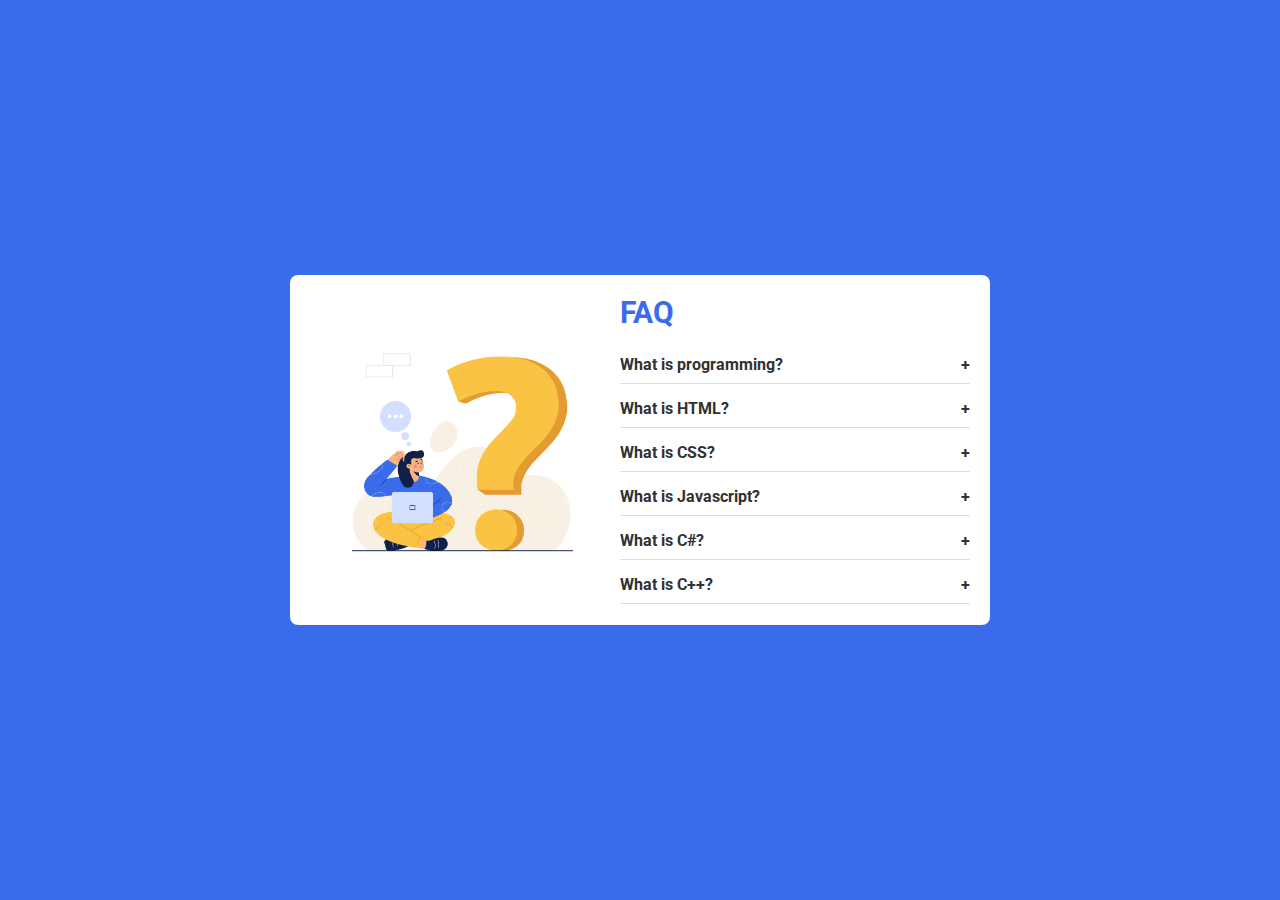
==== 03 - FAQ accordion/index.html @ 70a7819b "add FAQ files" ====
<!DOCTYPE html>
<html lang="en">
<head>
    <meta charset="UTF-8">
    <meta http-equiv="X-UA-Compatible" content="IE=edge">
    <meta name="viewport" content="width=device-width, initial-scale=1.0">
    <title>FAQ accordion</title>
    <link rel="stylesheet" href="style.css">
    <link rel="preconnect" href="https://fonts.googleapis.com">
    <link rel="preconnect" href="https://fonts.gstatic.com" crossorigin>
    <link href="https://fonts.googleapis.com/css2?family=Roboto:wght@300;400;700&display=swap" rel="stylesheet">
</head>
<body>
    <div class="container">
        <div class="image">
            <img src="img.jpg">
        </div>
        <div class="content">
            <h1>FAQ</h1>
            <ul>
                <li class="box">
                    <div class="title">
                        <h2>What is programming?</h2>
                    </div>
                    <div class="ans">
                        <p>Programming is how you get computers to solve problems.</p>
                    </div>
                </li>
                <li class="box">
                    <div class="title">
                        <h2>What is HTML?</h2>
                    </div>
                    <div class="ans">
                        <p>The HyperText Markup Language or HTML is the standard markup language for documents designed to be displayed in a web browser.</p>
                    </div>
                </li>
                <li class="box">
                    <div class="title">
                        <h2>What is CSS?</h2>
                    </div>
                    <div class="ans">
                        <p>Cascading Style Sheets is a style sheet language used for describing the presentation of a document written in a markup language such as HTML or XML. CSS is a cornerstone technology of the World Wide Web, alongside HTML and JavaScript.</p>
                    </div>
                </li>
                <li class="box">
                    <div class="title">
                        <h2>What is Javascript?</h2>
                    </div>
                    <div class="ans">
                        <p>What is JavaScript and why it is used?
                            JavaScript is a scripting language that enables you to create dynamically updating content, control multimedia, animate images, and pretty much everything else.</p>
                    </div>
                </li>
                <li class="box">
                    <div class="title">
                        <h2>What is C#?</h2>
                    </div>
                    <div class="ans">
                        <p>C# is a general-purpose high-level programming language supporting multiple paradigms. C# encompasses static typing, strong typing, lexically scoped, imperative, declarative, functional, generic, object-oriented, and component-oriented programming disciplines.</p>
                    </div>
                </li>
                <li class="box">
                    <div class="title">
                        <h2>What is C++?</h2>
                    </div>
                    <div class="ans">
                        <p>C++ is a high-level general-purpose programming language created by Danish computer scientist Bjarne Stroustrup and first released in 1985 as an extension of the C programming language, or "C with Classes".</p>
                    </div>
                </li>
                <li class="box">
                    <div class="title">
                        <h2>What is Java?</h2>
                    </div>
                    <div class="ans">
                        <p>Java is a high-level, class-based, object-oriented programming language that is designed to have as few implementation dependencies as possible.</p>
                    </div>
                </li>
                <li class="box">
                    <div class="title">
                        <h2>What is Python?</h2>
                    </div>
                    <div class="ans">
                        <p>Python is a high-level, general-purpose programming language. Its design philosophy emphasizes code readability with the use of significant indentation. Python is dynamically typed and garbage-collected. It supports multiple programming paradigms, including structured, object-oriented and functional programming.</p>
                    </div>
                </li>
            </ul>
        </div>
    </div>
    <script src="main.js"></script>
</body>
</html>
---- 03 - FAQ accordion/style.css ----
* {
    padding: 0;
    margin: 0;
    box-sizing: border-box;
    list-style: none;
}

body {
    font-family: 'Roboto', sans-serif;
    display: flex;
    justify-content: center;
    align-items: center;
    height: 100vh;
    background-color: #3a6beb;
    padding: 15px;
}

.container {
    min-width: 350px;
    max-width: 700px;
    background-color: #fff;
    padding: 20px;
    display: flex;
    align-items: center;
    border-radius: 8px;
}

.container .image img {
    width: 300px;
}

.container .content {
    margin-left: 10px;
}

.container .content h1 {
    font-size: 30px;
    color: #3a6beb;
}   

.container .content ul {
    margin-top: 25px;
    height: 250px;
    overflow-y: auto;
}

.container .content ul::-webkit-scrollbar {
    display: none;
}

.container .content ul .box {
    margin-bottom: 15px;
    cursor: pointer;
    transition: all .3s;
    -webkit-transition: all .3s;
    -moz-transition: all .3s;
    -ms-transition: all .3s;
    -o-transition: all .3s;
}

.container .content ul .box .title {
    margin-bottom: 10px;
    position: relative;
}

.container .content ul .box .title::after {
    content: "";
    position: absolute;
    width: 100%;
    height: 1px;
    background: #ddd;
    bottom: -10px;
    left: 0;
}

.container .content ul .box .title h2{
    font-size: 16px;
    color: #313131;
    position: relative;
}

.container .content ul .box .title h2::after {
    content: "+";
    position: absolute;
    right: 0;
    top: 0;
    transition: all 0.3s;
    -webkit-transition: all 0.3s;
    -moz-transition: all 0.3s;
    -ms-transition: all 0.3s;
    -o-transition: all 0.3s;
}

.container .content ul .box .ans {
    max-height: 0;
    overflow: hidden;
    transition: max-height 0.50s ease-out;
    -webkit-transition: max-height .5s;
    -moz-transition: max-height .5s;
    -ms-transition: max-height .5s;
    -o-transition: max-height .5s;
}

.container .content ul .box.active .title h2 {
    color: #e49b32;
    transition: all 0.3s;
}

.container .content ul .box.active .title h2::after {
    content: "-";
    transition: all 0.3s;
    -webkit-transition: all 0.3s;
    -moz-transition: all 0.3s;
    -ms-transition: all 0.3s;
    -o-transition: all 0.3s;
}

.container .content ul .box.active .ans {
    max-height: 1000px;
    transition: max-height 0.50s ease-in;
    -webkit-transition: max-height 0.50s ease-in;
    -moz-transition: max-height 0.50s ease-in;
    -ms-transition: max-height 0.50s ease-in;
    -o-transition: max-height 0.50s ease-in;
}

.container .content ul .box .ans p {
    font-size: 15px;
    margin-top: 10px;
    line-height: 1.7;
}

@media (max-width: 700px) {
    .container {
        flex-direction: column;
        width: 100%;
    }
}
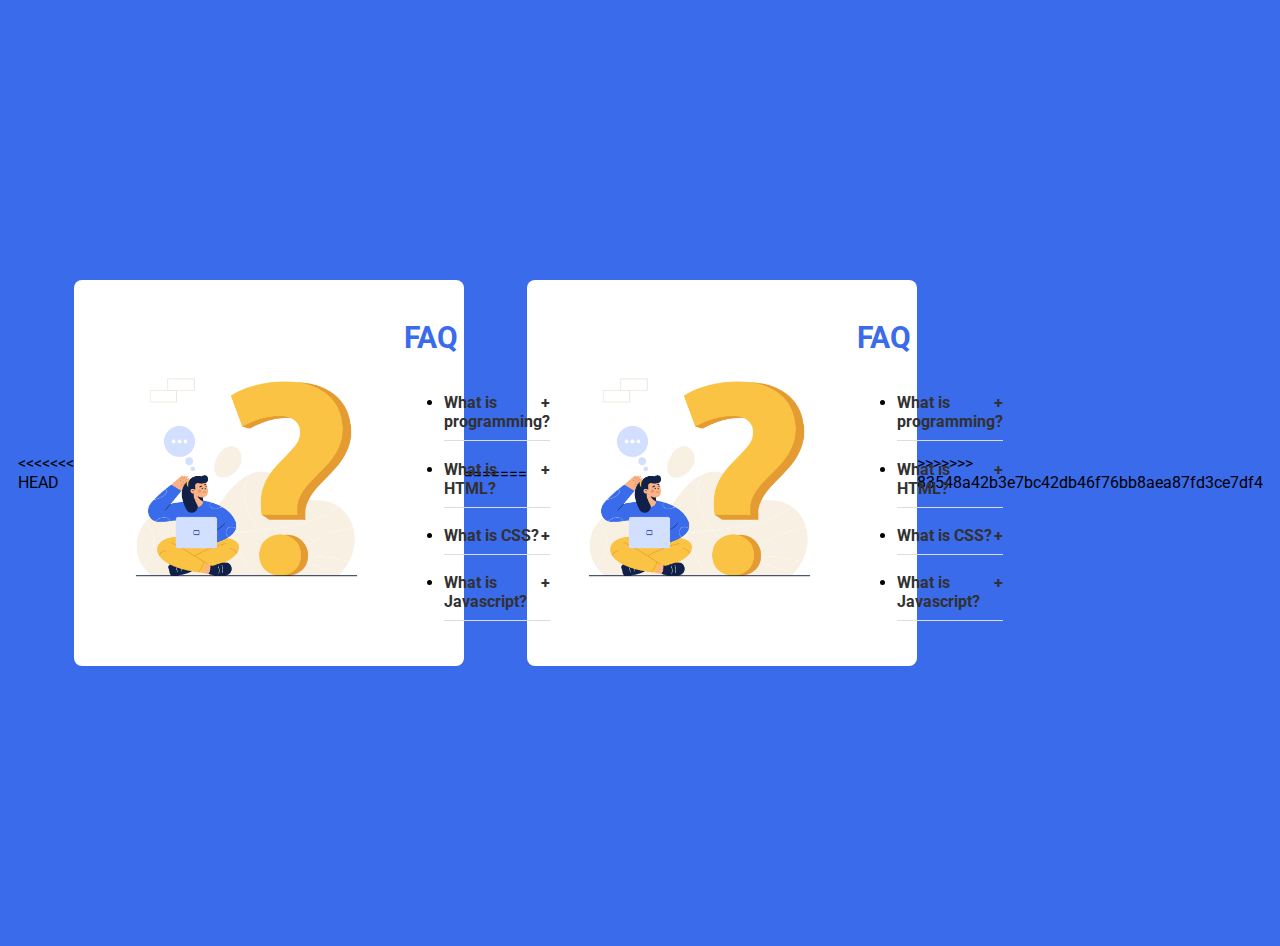
==== commit e23af312: "update files" ====
--- a/03 - FAQ accordion/index.html
+++ b/03 - FAQ accordion/index.html
@@ -1,3 +1,4 @@
+<<<<<<< HEAD
 <!DOCTYPE html>
 <html lang="en">
 <head>
@@ -88,4 +89,96 @@
     </div>
     <script src="main.js"></script>
 </body>
+=======
+<!DOCTYPE html>
+<html lang="en">
+<head>
+    <meta charset="UTF-8">
+    <meta http-equiv="X-UA-Compatible" content="IE=edge">
+    <meta name="viewport" content="width=device-width, initial-scale=1.0">
+    <title>FAQ accordion</title>
+    <link rel="stylesheet" href="style.css">
+    <link rel="preconnect" href="https://fonts.googleapis.com">
+    <link rel="preconnect" href="https://fonts.gstatic.com" crossorigin>
+    <link href="https://fonts.googleapis.com/css2?family=Roboto:wght@300;400;700&display=swap" rel="stylesheet">
+</head>
+<body>
+    <div class="container">
+        <div class="image">
+            <img src="img.jpg">
+        </div>
+        <div class="content">
+            <h1>FAQ</h1>
+            <ul>
+                <li class="box">
+                    <div class="title">
+                        <h2>What is programming?</h2>
+                    </div>
+                    <div class="ans">
+                        <p>Programming is how you get computers to solve problems.</p>
+                    </div>
+                </li>
+                <li class="box">
+                    <div class="title">
+                        <h2>What is HTML?</h2>
+                    </div>
+                    <div class="ans">
+                        <p>The HyperText Markup Language or HTML is the standard markup language for documents designed to be displayed in a web browser.</p>
+                    </div>
+                </li>
+                <li class="box">
+                    <div class="title">
+                        <h2>What is CSS?</h2>
+                    </div>
+                    <div class="ans">
+                        <p>Cascading Style Sheets is a style sheet language used for describing the presentation of a document written in a markup language such as HTML or XML. CSS is a cornerstone technology of the World Wide Web, alongside HTML and JavaScript.</p>
+                    </div>
+                </li>
+                <li class="box">
+                    <div class="title">
+                        <h2>What is Javascript?</h2>
+                    </div>
+                    <div class="ans">
+                        <p>What is JavaScript and why it is used?
+                            JavaScript is a scripting language that enables you to create dynamically updating content, control multimedia, animate images, and pretty much everything else.</p>
+                    </div>
+                </li>
+                <li class="box">
+                    <div class="title">
+                        <h2>What is C#?</h2>
+                    </div>
+                    <div class="ans">
+                        <p>C# is a general-purpose high-level programming language supporting multiple paradigms. C# encompasses static typing, strong typing, lexically scoped, imperative, declarative, functional, generic, object-oriented, and component-oriented programming disciplines.</p>
+                    </div>
+                </li>
+                <li class="box">
+                    <div class="title">
+                        <h2>What is C++?</h2>
+                    </div>
+                    <div class="ans">
+                        <p>C++ is a high-level general-purpose programming language created by Danish computer scientist Bjarne Stroustrup and first released in 1985 as an extension of the C programming language, or "C with Classes".</p>
+                    </div>
+                </li>
+                <li class="box">
+                    <div class="title">
+                        <h2>What is Java?</h2>
+                    </div>
+                    <div class="ans">
+                        <p>Java is a high-level, class-based, object-oriented programming language that is designed to have as few implementation dependencies as possible.</p>
+                    </div>
+                </li>
+                <li class="box">
+                    <div class="title">
+                        <h2>What is Python?</h2>
+                    </div>
+                    <div class="ans">
+                        <p>Python is a high-level, general-purpose programming language. Its design philosophy emphasizes code readability with the use of significant indentation. Python is dynamically typed and garbage-collected. It supports multiple programming paradigms, including structured, object-oriented and functional programming.</p>
+                    </div>
+                </li>
+            </ul>
+        </div>
+    </div>
+    <script src="main.js"></script>
+</body>
+>>>>>>> 83548a42b3e7bc42db46f76bb8aea87fd3ce7df4
 </html>--- a/03 - FAQ accordion/style.css
+++ b/03 - FAQ accordion/style.css
@@ -1,3 +1,4 @@
+<<<<<<< HEAD
 * {
     padding: 0;
     margin: 0;
@@ -135,4 +136,143 @@
         flex-direction: column;
         width: 100%;
     }
+=======
+* {
+    padding: 0;
+    margin: 0;
+    box-sizing: border-box;
+    list-style: none;
+}
+
+body {
+    font-family: 'Roboto', sans-serif;
+    display: flex;
+    justify-content: center;
+    align-items: center;
+    height: 100vh;
+    background-color: #3a6beb;
+    padding: 15px;
+}
+
+.container {
+    min-width: 350px;
+    max-width: 700px;
+    background-color: #fff;
+    padding: 20px;
+    display: flex;
+    align-items: center;
+    border-radius: 8px;
+}
+
+.container .image img {
+    width: 300px;
+}
+
+.container .content {
+    margin-left: 10px;
+}
+
+.container .content h1 {
+    font-size: 30px;
+    color: #3a6beb;
+}   
+
+.container .content ul {
+    margin-top: 25px;
+    height: 250px;
+    overflow-y: auto;
+}
+
+.container .content ul::-webkit-scrollbar {
+    display: none;
+}
+
+.container .content ul .box {
+    margin-bottom: 15px;
+    cursor: pointer;
+    transition: all .3s;
+    -webkit-transition: all .3s;
+    -moz-transition: all .3s;
+    -ms-transition: all .3s;
+    -o-transition: all .3s;
+}
+
+.container .content ul .box .title {
+    margin-bottom: 10px;
+    position: relative;
+}
+
+.container .content ul .box .title::after {
+    content: "";
+    position: absolute;
+    width: 100%;
+    height: 1px;
+    background: #ddd;
+    bottom: -10px;
+    left: 0;
+}
+
+.container .content ul .box .title h2{
+    font-size: 16px;
+    color: #313131;
+    position: relative;
+}
+
+.container .content ul .box .title h2::after {
+    content: "+";
+    position: absolute;
+    right: 0;
+    top: 0;
+    transition: all 0.3s;
+    -webkit-transition: all 0.3s;
+    -moz-transition: all 0.3s;
+    -ms-transition: all 0.3s;
+    -o-transition: all 0.3s;
+}
+
+.container .content ul .box .ans {
+    max-height: 0;
+    overflow: hidden;
+    transition: max-height 0.50s ease-out;
+    -webkit-transition: max-height .5s;
+    -moz-transition: max-height .5s;
+    -ms-transition: max-height .5s;
+    -o-transition: max-height .5s;
+}
+
+.container .content ul .box.active .title h2 {
+    color: #e49b32;
+    transition: all 0.3s;
+}
+
+.container .content ul .box.active .title h2::after {
+    content: "-";
+    transition: all 0.3s;
+    -webkit-transition: all 0.3s;
+    -moz-transition: all 0.3s;
+    -ms-transition: all 0.3s;
+    -o-transition: all 0.3s;
+}
+
+.container .content ul .box.active .ans {
+    max-height: 1000px;
+    transition: max-height 0.50s ease-in;
+    -webkit-transition: max-height 0.50s ease-in;
+    -moz-transition: max-height 0.50s ease-in;
+    -ms-transition: max-height 0.50s ease-in;
+    -o-transition: max-height 0.50s ease-in;
+}
+
+.container .content ul .box .ans p {
+    font-size: 15px;
+    margin-top: 10px;
+    line-height: 1.7;
+}
+
+@media (max-width: 700px) {
+    .container {
+        flex-direction: column;
+        width: 100%;
+    }
+>>>>>>> 83548a42b3e7bc42db46f76bb8aea87fd3ce7df4
 }--- a/03 - FAQ accordion/style.css
+++ b/03 - FAQ accordion/style.css
@@ -1,3 +1,4 @@
+<<<<<<< HEAD
 * {
     padding: 0;
     margin: 0;
@@ -135,4 +136,143 @@
         flex-direction: column;
         width: 100%;
     }
+=======
+* {
+    padding: 0;
+    margin: 0;
+    box-sizing: border-box;
+    list-style: none;
+}
+
+body {
+    font-family: 'Roboto', sans-serif;
+    display: flex;
+    justify-content: center;
+    align-items: center;
+    height: 100vh;
+    background-color: #3a6beb;
+    padding: 15px;
+}
+
+.container {
+    min-width: 350px;
+    max-width: 700px;
+    background-color: #fff;
+    padding: 20px;
+    display: flex;
+    align-items: center;
+    border-radius: 8px;
+}
+
+.container .image img {
+    width: 300px;
+}
+
+.container .content {
+    margin-left: 10px;
+}
+
+.container .content h1 {
+    font-size: 30px;
+    color: #3a6beb;
+}   
+
+.container .content ul {
+    margin-top: 25px;
+    height: 250px;
+    overflow-y: auto;
+}
+
+.container .content ul::-webkit-scrollbar {
+    display: none;
+}
+
+.container .content ul .box {
+    margin-bottom: 15px;
+    cursor: pointer;
+    transition: all .3s;
+    -webkit-transition: all .3s;
+    -moz-transition: all .3s;
+    -ms-transition: all .3s;
+    -o-transition: all .3s;
+}
+
+.container .content ul .box .title {
+    margin-bottom: 10px;
+    position: relative;
+}
+
+.container .content ul .box .title::after {
+    content: "";
+    position: absolute;
+    width: 100%;
+    height: 1px;
+    background: #ddd;
+    bottom: -10px;
+    left: 0;
+}
+
+.container .content ul .box .title h2{
+    font-size: 16px;
+    color: #313131;
+    position: relative;
+}
+
+.container .content ul .box .title h2::after {
+    content: "+";
+    position: absolute;
+    right: 0;
+    top: 0;
+    transition: all 0.3s;
+    -webkit-transition: all 0.3s;
+    -moz-transition: all 0.3s;
+    -ms-transition: all 0.3s;
+    -o-transition: all 0.3s;
+}
+
+.container .content ul .box .ans {
+    max-height: 0;
+    overflow: hidden;
+    transition: max-height 0.50s ease-out;
+    -webkit-transition: max-height .5s;
+    -moz-transition: max-height .5s;
+    -ms-transition: max-height .5s;
+    -o-transition: max-height .5s;
+}
+
+.container .content ul .box.active .title h2 {
+    color: #e49b32;
+    transition: all 0.3s;
+}
+
+.container .content ul .box.active .title h2::after {
+    content: "-";
+    transition: all 0.3s;
+    -webkit-transition: all 0.3s;
+    -moz-transition: all 0.3s;
+    -ms-transition: all 0.3s;
+    -o-transition: all 0.3s;
+}
+
+.container .content ul .box.active .ans {
+    max-height: 1000px;
+    transition: max-height 0.50s ease-in;
+    -webkit-transition: max-height 0.50s ease-in;
+    -moz-transition: max-height 0.50s ease-in;
+    -ms-transition: max-height 0.50s ease-in;
+    -o-transition: max-height 0.50s ease-in;
+}
+
+.container .content ul .box .ans p {
+    font-size: 15px;
+    margin-top: 10px;
+    line-height: 1.7;
+}
+
+@media (max-width: 700px) {
+    .container {
+        flex-direction: column;
+        width: 100%;
+    }
+>>>>>>> 83548a42b3e7bc42db46f76bb8aea87fd3ce7df4
 }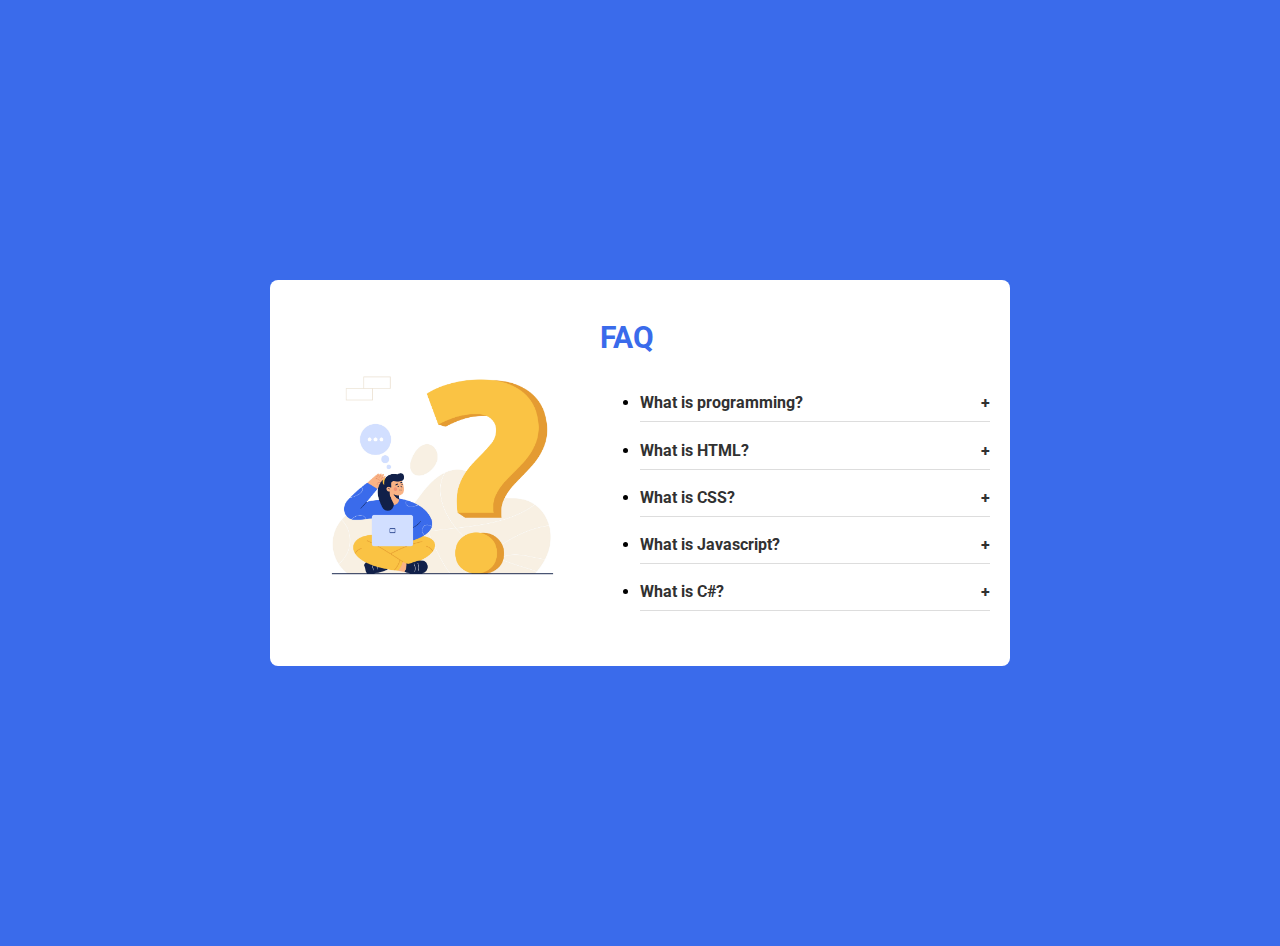
==== commit 4fd25861: "update files" ====
--- a/03 - FAQ accordion/index.html
+++ b/03 - FAQ accordion/index.html
@@ -1,4 +1,3 @@
-<<<<<<< HEAD
 <!DOCTYPE html>
 <html lang="en">
 <head>
@@ -89,96 +88,4 @@
     </div>
     <script src="main.js"></script>
 </body>
-=======
-<!DOCTYPE html>
-<html lang="en">
-<head>
-    <meta charset="UTF-8">
-    <meta http-equiv="X-UA-Compatible" content="IE=edge">
-    <meta name="viewport" content="width=device-width, initial-scale=1.0">
-    <title>FAQ accordion</title>
-    <link rel="stylesheet" href="style.css">
-    <link rel="preconnect" href="https://fonts.googleapis.com">
-    <link rel="preconnect" href="https://fonts.gstatic.com" crossorigin>
-    <link href="https://fonts.googleapis.com/css2?family=Roboto:wght@300;400;700&display=swap" rel="stylesheet">
-</head>
-<body>
-    <div class="container">
-        <div class="image">
-            <img src="img.jpg">
-        </div>
-        <div class="content">
-            <h1>FAQ</h1>
-            <ul>
-                <li class="box">
-                    <div class="title">
-                        <h2>What is programming?</h2>
-                    </div>
-                    <div class="ans">
-                        <p>Programming is how you get computers to solve problems.</p>
-                    </div>
-                </li>
-                <li class="box">
-                    <div class="title">
-                        <h2>What is HTML?</h2>
-                    </div>
-                    <div class="ans">
-                        <p>The HyperText Markup Language or HTML is the standard markup language for documents designed to be displayed in a web browser.</p>
-                    </div>
-                </li>
-                <li class="box">
-                    <div class="title">
-                        <h2>What is CSS?</h2>
-                    </div>
-                    <div class="ans">
-                        <p>Cascading Style Sheets is a style sheet language used for describing the presentation of a document written in a markup language such as HTML or XML. CSS is a cornerstone technology of the World Wide Web, alongside HTML and JavaScript.</p>
-                    </div>
-                </li>
-                <li class="box">
-                    <div class="title">
-                        <h2>What is Javascript?</h2>
-                    </div>
-                    <div class="ans">
-                        <p>What is JavaScript and why it is used?
-                            JavaScript is a scripting language that enables you to create dynamically updating content, control multimedia, animate images, and pretty much everything else.</p>
-                    </div>
-                </li>
-                <li class="box">
-                    <div class="title">
-                        <h2>What is C#?</h2>
-                    </div>
-                    <div class="ans">
-                        <p>C# is a general-purpose high-level programming language supporting multiple paradigms. C# encompasses static typing, strong typing, lexically scoped, imperative, declarative, functional, generic, object-oriented, and component-oriented programming disciplines.</p>
-                    </div>
-                </li>
-                <li class="box">
-                    <div class="title">
-                        <h2>What is C++?</h2>
-                    </div>
-                    <div class="ans">
-                        <p>C++ is a high-level general-purpose programming language created by Danish computer scientist Bjarne Stroustrup and first released in 1985 as an extension of the C programming language, or "C with Classes".</p>
-                    </div>
-                </li>
-                <li class="box">
-                    <div class="title">
-                        <h2>What is Java?</h2>
-                    </div>
-                    <div class="ans">
-                        <p>Java is a high-level, class-based, object-oriented programming language that is designed to have as few implementation dependencies as possible.</p>
-                    </div>
-                </li>
-                <li class="box">
-                    <div class="title">
-                        <h2>What is Python?</h2>
-                    </div>
-                    <div class="ans">
-                        <p>Python is a high-level, general-purpose programming language. Its design philosophy emphasizes code readability with the use of significant indentation. Python is dynamically typed and garbage-collected. It supports multiple programming paradigms, including structured, object-oriented and functional programming.</p>
-                    </div>
-                </li>
-            </ul>
-        </div>
-    </div>
-    <script src="main.js"></script>
-</body>
->>>>>>> 83548a42b3e7bc42db46f76bb8aea87fd3ce7df4
 </html>--- a/03 - FAQ accordion/style.css
+++ b/03 - FAQ accordion/style.css
@@ -135,144 +135,4 @@
     .container {
         flex-direction: column;
         width: 100%;
-    }
-=======
-* {
-    padding: 0;
-    margin: 0;
-    box-sizing: border-box;
-    list-style: none;
-}
-
-body {
-    font-family: 'Roboto', sans-serif;
-    display: flex;
-    justify-content: center;
-    align-items: center;
-    height: 100vh;
-    background-color: #3a6beb;
-    padding: 15px;
-}
-
-.container {
-    min-width: 350px;
-    max-width: 700px;
-    background-color: #fff;
-    padding: 20px;
-    display: flex;
-    align-items: center;
-    border-radius: 8px;
-}
-
-.container .image img {
-    width: 300px;
-}
-
-.container .content {
-    margin-left: 10px;
-}
-
-.container .content h1 {
-    font-size: 30px;
-    color: #3a6beb;
-}   
-
-.container .content ul {
-    margin-top: 25px;
-    height: 250px;
-    overflow-y: auto;
-}
-
-.container .content ul::-webkit-scrollbar {
-    display: none;
-}
-
-.container .content ul .box {
-    margin-bottom: 15px;
-    cursor: pointer;
-    transition: all .3s;
-    -webkit-transition: all .3s;
-    -moz-transition: all .3s;
-    -ms-transition: all .3s;
-    -o-transition: all .3s;
-}
-
-.container .content ul .box .title {
-    margin-bottom: 10px;
-    position: relative;
-}
-
-.container .content ul .box .title::after {
-    content: "";
-    position: absolute;
-    width: 100%;
-    height: 1px;
-    background: #ddd;
-    bottom: -10px;
-    left: 0;
-}
-
-.container .content ul .box .title h2{
-    font-size: 16px;
-    color: #313131;
-    position: relative;
-}
-
-.container .content ul .box .title h2::after {
-    content: "+";
-    position: absolute;
-    right: 0;
-    top: 0;
-    transition: all 0.3s;
-    -webkit-transition: all 0.3s;
-    -moz-transition: all 0.3s;
-    -ms-transition: all 0.3s;
-    -o-transition: all 0.3s;
-}
-
-.container .content ul .box .ans {
-    max-height: 0;
-    overflow: hidden;
-    transition: max-height 0.50s ease-out;
-    -webkit-transition: max-height .5s;
-    -moz-transition: max-height .5s;
-    -ms-transition: max-height .5s;
-    -o-transition: max-height .5s;
-}
-
-.container .content ul .box.active .title h2 {
-    color: #e49b32;
-    transition: all 0.3s;
-}
-
-.container .content ul .box.active .title h2::after {
-    content: "-";
-    transition: all 0.3s;
-    -webkit-transition: all 0.3s;
-    -moz-transition: all 0.3s;
-    -ms-transition: all 0.3s;
-    -o-transition: all 0.3s;
-}
-
-.container .content ul .box.active .ans {
-    max-height: 1000px;
-    transition: max-height 0.50s ease-in;
-    -webkit-transition: max-height 0.50s ease-in;
-    -moz-transition: max-height 0.50s ease-in;
-    -ms-transition: max-height 0.50s ease-in;
-    -o-transition: max-height 0.50s ease-in;
-}
-
-.container .content ul .box .ans p {
-    font-size: 15px;
-    margin-top: 10px;
-    line-height: 1.7;
-}
-
-@media (max-width: 700px) {
-    .container {
-        flex-direction: column;
-        width: 100%;
-    }
->>>>>>> 83548a42b3e7bc42db46f76bb8aea87fd3ce7df4
-}+    }